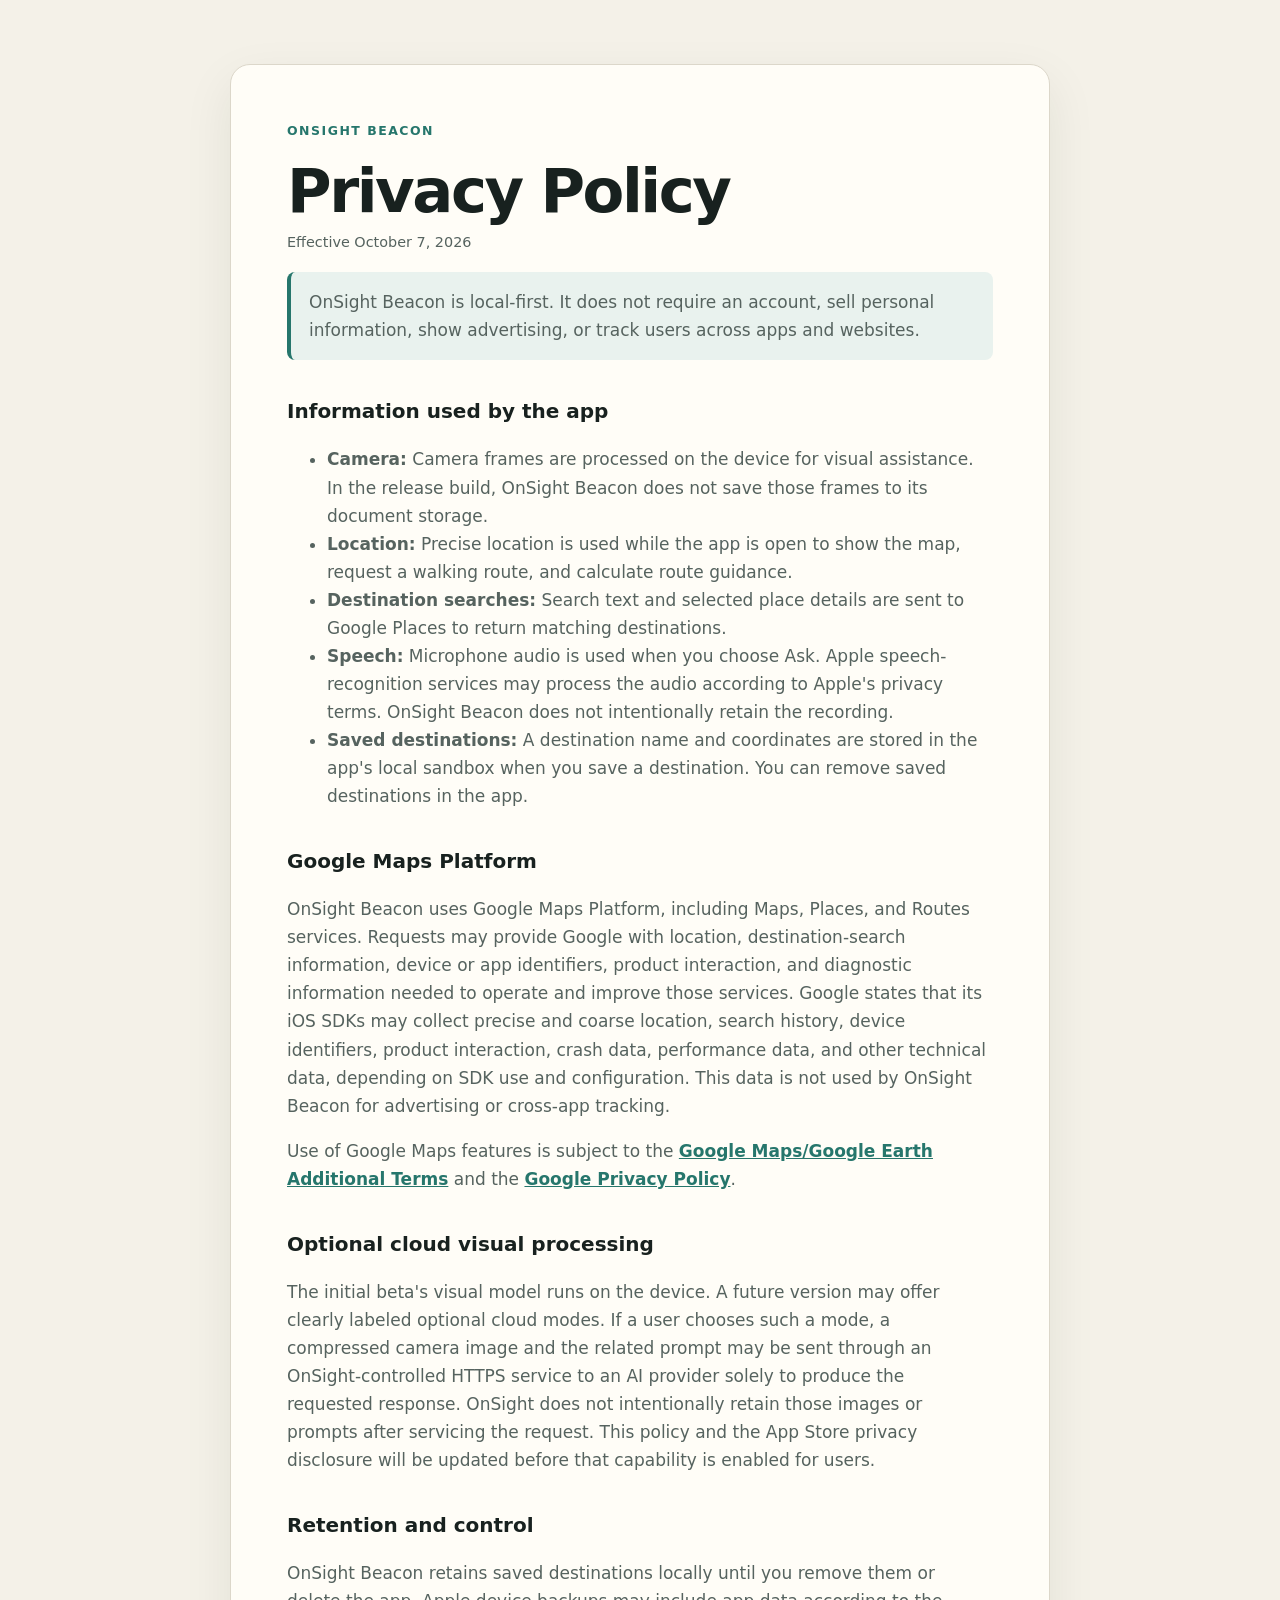
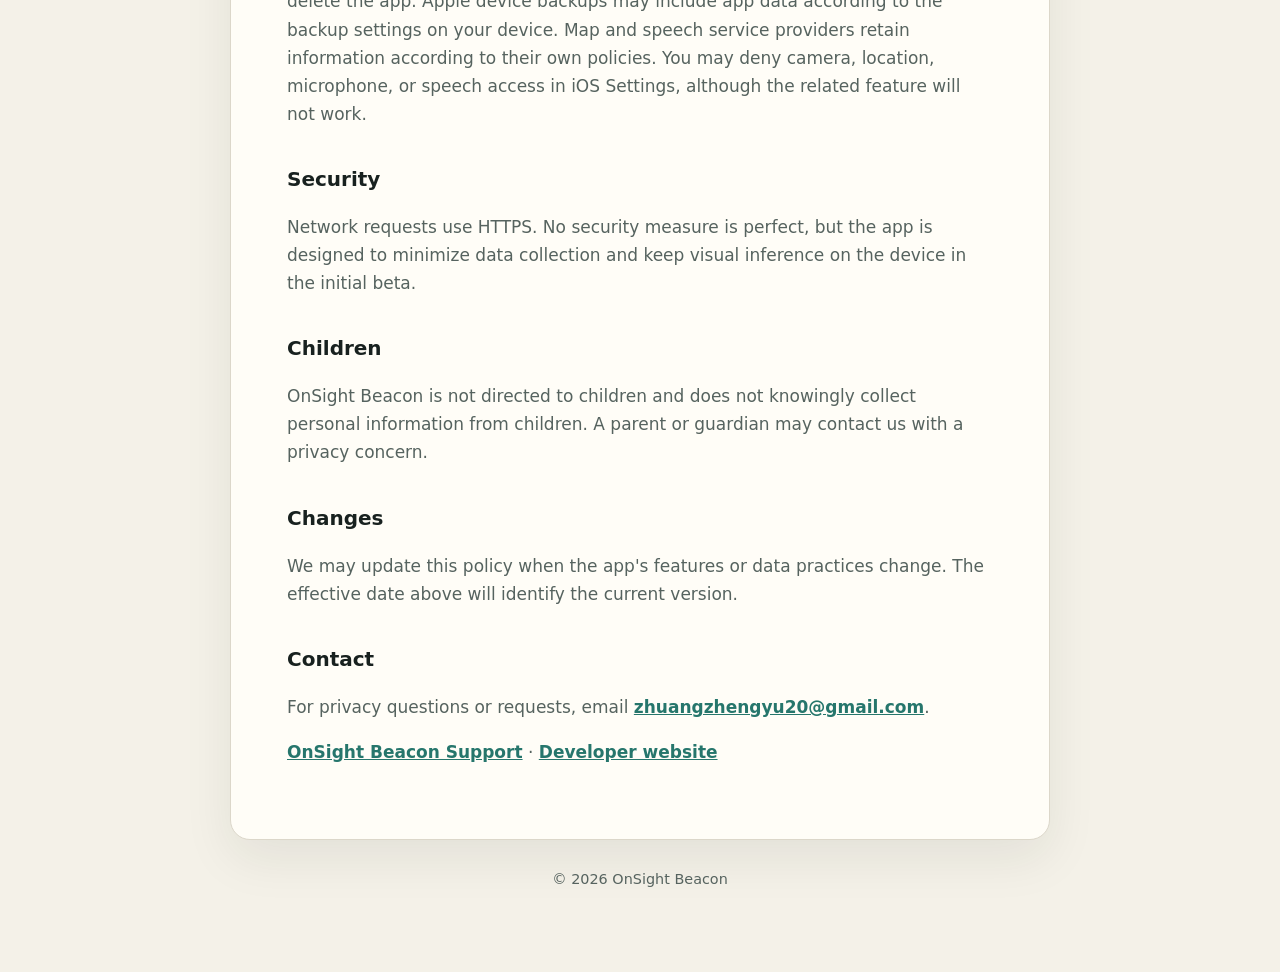
==== onsight/privacy/index.html @ 139f90f8 "Add OnSight Beacon privacy and support pages" ====
<!doctype html>
<html lang="en">
<head>
  <meta charset="utf-8">
  <meta name="viewport" content="width=device-width, initial-scale=1">
  <meta name="description" content="Privacy Policy for OnSight Beacon.">
  <meta name="theme-color" content="#f4f1e8">
  <title>OnSight Beacon Privacy Policy</title>
  <style>
    :root { color-scheme: light; --ink:#18211f; --muted:#56635f; --paper:#f4f1e8; --card:#fffdf7; --accent:#26766c; }
    * { box-sizing:border-box; }
    body { margin:0; background:var(--paper); color:var(--ink); font:17px/1.65 system-ui,-apple-system,BlinkMacSystemFont,"Segoe UI",sans-serif; }
    main { width:min(820px,calc(100% - 32px)); margin:0 auto; padding:64px 0 80px; }
    article { padding:clamp(24px,5vw,56px); background:var(--card); border:1px solid #dcd7ca; border-radius:20px; box-shadow:0 18px 50px rgba(24,33,31,.08); }
    h1 { margin:0 0 8px; font-size:clamp(2rem,6vw,3.8rem); line-height:1.05; letter-spacing:-.04em; }
    h2 { margin:2.2rem 0 .6rem; font-size:1.25rem; }
    p,li { color:var(--muted); }
    a { color:var(--accent); font-weight:650; }
    .eyebrow { margin:0 0 18px; color:var(--accent); font-size:.78rem; font-weight:800; letter-spacing:.12em; text-transform:uppercase; }
    .updated { margin-top:0; font-size:.9rem; }
    .notice { padding:16px 18px; border-left:4px solid var(--accent); background:#e9f2ee; border-radius:8px; }
    footer { margin-top:28px; text-align:center; color:var(--muted); font-size:.9rem; }
  </style>
</head>
<body>
  <main>
    <article>
      <p class="eyebrow">OnSight Beacon</p>
      <h1>Privacy Policy</h1>
      <p class="updated">Effective October 7, 2026</p>

      <p class="notice">OnSight Beacon is local-first. It does not require an account, sell personal information, show advertising, or track users across apps and websites.</p>

      <h2>Information used by the app</h2>
      <ul>
        <li><strong>Camera:</strong> Camera frames are processed on the device for visual assistance. In the release build, OnSight Beacon does not save those frames to its document storage.</li>
        <li><strong>Location:</strong> Precise location is used while the app is open to show the map, request a walking route, and calculate route guidance.</li>
        <li><strong>Destination searches:</strong> Search text and selected place details are sent to Google Places to return matching destinations.</li>
        <li><strong>Speech:</strong> Microphone audio is used when you choose Ask. Apple speech-recognition services may process the audio according to Apple's privacy terms. OnSight Beacon does not intentionally retain the recording.</li>
        <li><strong>Saved destinations:</strong> A destination name and coordinates are stored in the app's local sandbox when you save a destination. You can remove saved destinations in the app.</li>
      </ul>

      <h2>Google Maps Platform</h2>
      <p>OnSight Beacon uses Google Maps Platform, including Maps, Places, and Routes services. Requests may provide Google with location, destination-search information, device or app identifiers, product interaction, and diagnostic information needed to operate and improve those services. Google states that its iOS SDKs may collect precise and coarse location, search history, device identifiers, product interaction, crash data, performance data, and other technical data, depending on SDK use and configuration. This data is not used by OnSight Beacon for advertising or cross-app tracking.</p>
      <p>Use of Google Maps features is subject to the <a href="https://maps.google.com/help/terms_maps/" rel="noopener">Google Maps/Google Earth Additional Terms</a> and the <a href="https://policies.google.com/privacy" rel="noopener">Google Privacy Policy</a>.</p>

      <h2>Optional cloud visual processing</h2>
      <p>The initial beta's visual model runs on the device. A future version may offer clearly labeled optional cloud modes. If a user chooses such a mode, a compressed camera image and the related prompt may be sent through an OnSight-controlled HTTPS service to an AI provider solely to produce the requested response. OnSight does not intentionally retain those images or prompts after servicing the request. This policy and the App Store privacy disclosure will be updated before that capability is enabled for users.</p>

      <h2>Retention and control</h2>
      <p>OnSight Beacon retains saved destinations locally until you remove them or delete the app. Apple device backups may include app data according to the backup settings on your device. Map and speech service providers retain information according to their own policies. You may deny camera, location, microphone, or speech access in iOS Settings, although the related feature will not work.</p>

      <h2>Security</h2>
      <p>Network requests use HTTPS. No security measure is perfect, but the app is designed to minimize data collection and keep visual inference on the device in the initial beta.</p>

      <h2>Children</h2>
      <p>OnSight Beacon is not directed to children and does not knowingly collect personal information from children. A parent or guardian may contact us with a privacy concern.</p>

      <h2>Changes</h2>
      <p>We may update this policy when the app's features or data practices change. The effective date above will identify the current version.</p>

      <h2>Contact</h2>
      <p>For privacy questions or requests, email <a href="mailto:zhuangzhengyu20@gmail.com">zhuangzhengyu20@gmail.com</a>.</p>
      <p><a href="../support/">OnSight Beacon Support</a> · <a href="../../">Developer website</a></p>
    </article>
    <footer>© 2026 OnSight Beacon</footer>
  </main>
</body>
</html>
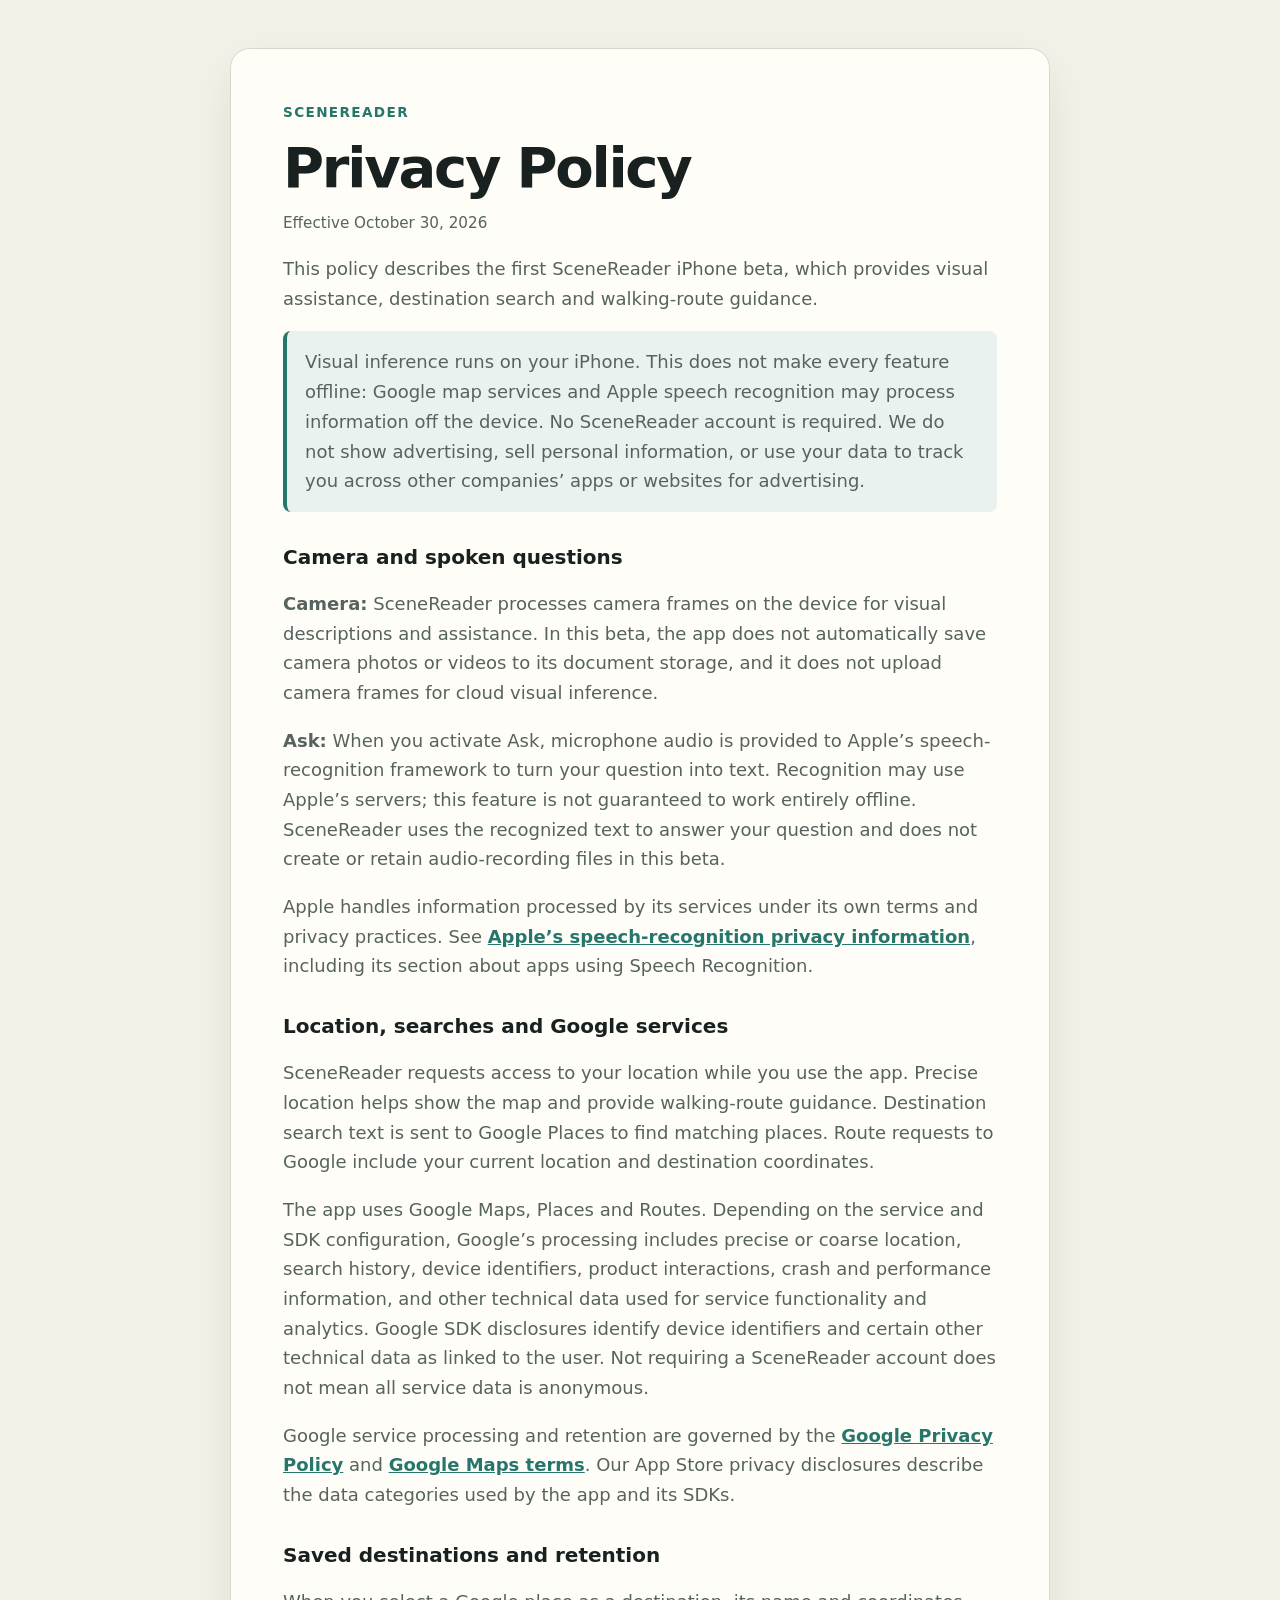
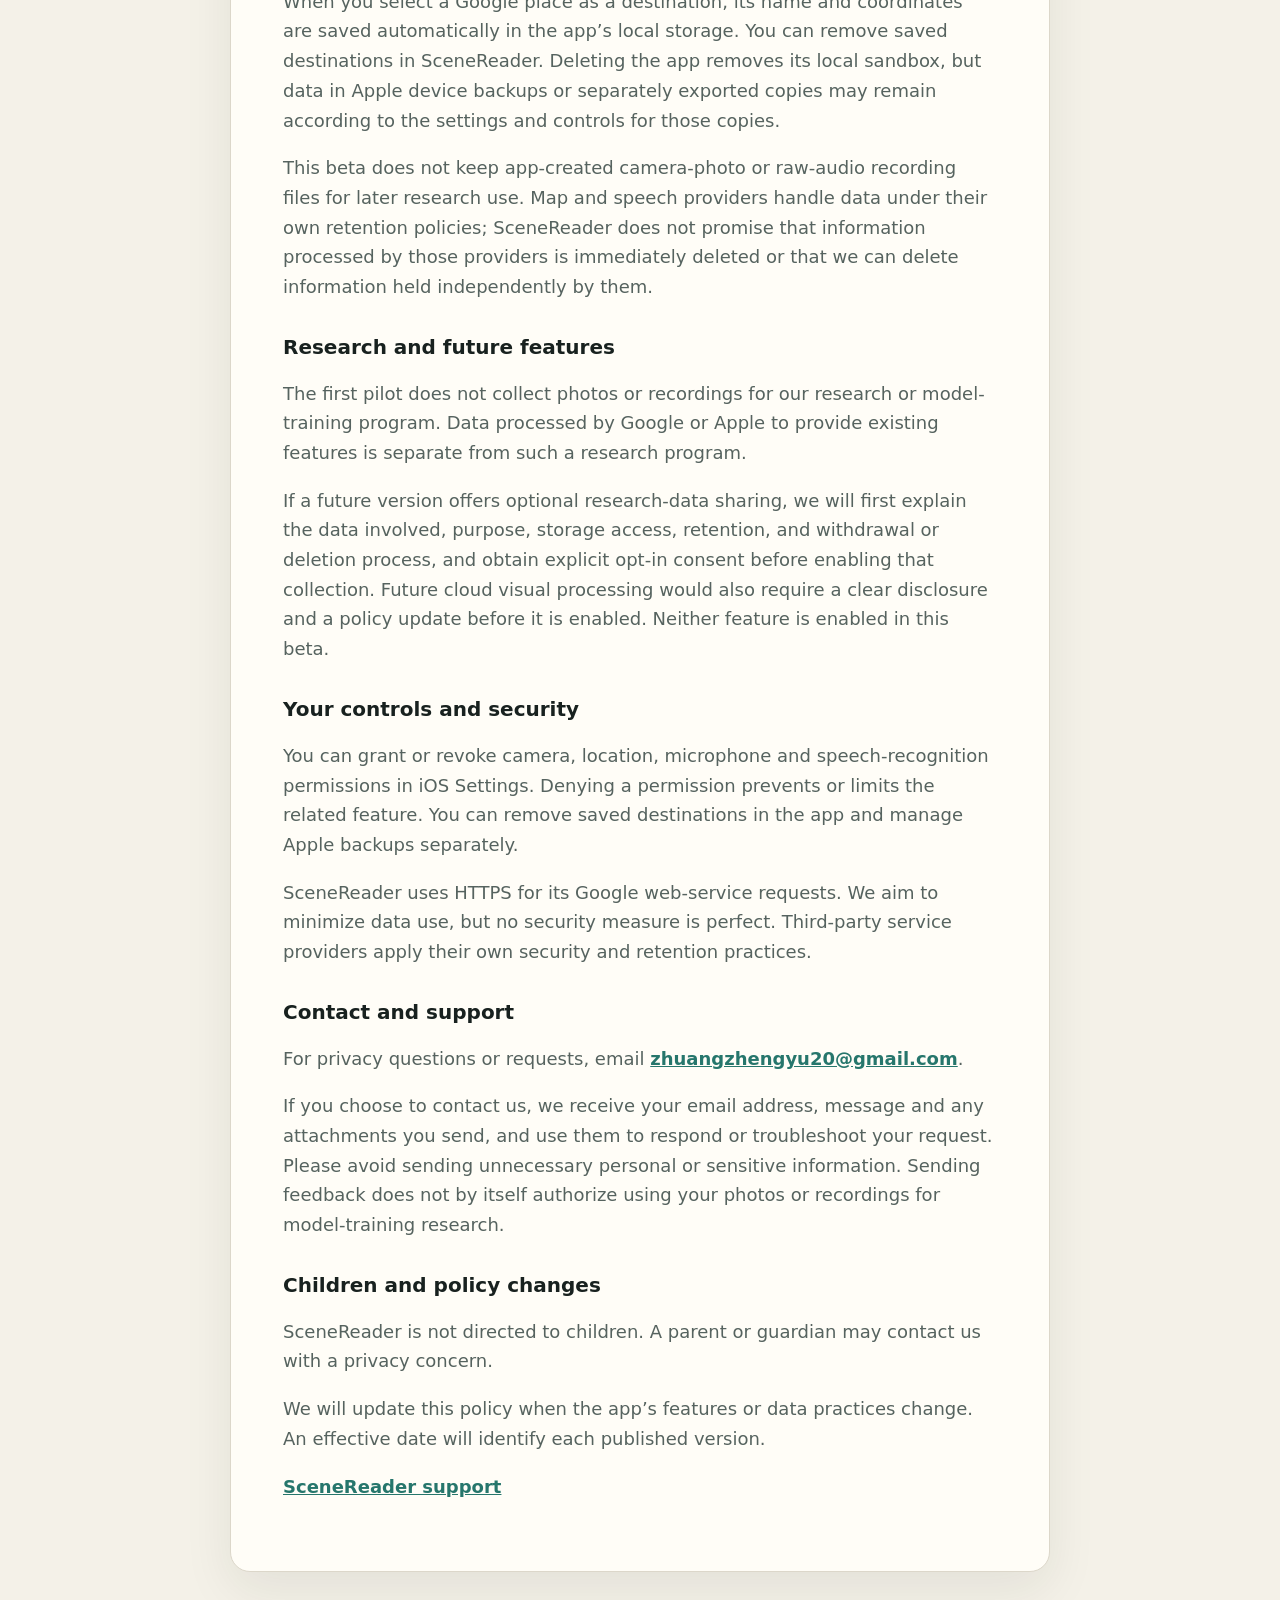
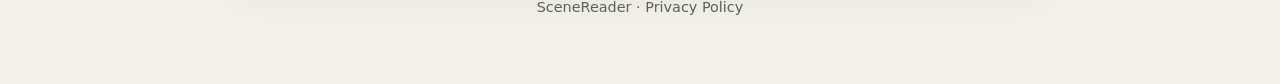
==== commit a2347deb: "Publish SceneReader first-beta privacy policy" ====
--- a/onsight/privacy/index.html
+++ b/onsight/privacy/index.html
@@ -3,67 +3,69 @@
 <head>
   <meta charset="utf-8">
   <meta name="viewport" content="width=device-width, initial-scale=1">
-  <meta name="description" content="Privacy Policy for OnSight Beacon.">
+  <meta name="description" content="Privacy Policy for SceneReader.">
   <meta name="theme-color" content="#f4f1e8">
-  <title>OnSight Beacon Privacy Policy</title>
+  <title>SceneReader Privacy Policy</title>
   <style>
     :root { color-scheme: light; --ink:#18211f; --muted:#56635f; --paper:#f4f1e8; --card:#fffdf7; --accent:#26766c; }
     * { box-sizing:border-box; }
-    body { margin:0; background:var(--paper); color:var(--ink); font:17px/1.65 system-ui,-apple-system,BlinkMacSystemFont,"Segoe UI",sans-serif; }
-    main { width:min(820px,calc(100% - 32px)); margin:0 auto; padding:64px 0 80px; }
-    article { padding:clamp(24px,5vw,56px); background:var(--card); border:1px solid #dcd7ca; border-radius:20px; box-shadow:0 18px 50px rgba(24,33,31,.08); }
-    h1 { margin:0 0 8px; font-size:clamp(2rem,6vw,3.8rem); line-height:1.05; letter-spacing:-.04em; }
-    h2 { margin:2.2rem 0 .6rem; font-size:1.25rem; }
+    body { margin:0; background:var(--paper); color:var(--ink); font:18px/1.65 system-ui,-apple-system,BlinkMacSystemFont,"Segoe UI",sans-serif; }
+    main { width:min(820px,calc(100% - 32px)); margin:0 auto; padding:48px 0 64px; }
+    article { padding:clamp(24px,5vw,52px); background:var(--card); border:1px solid #dcd7ca; border-radius:20px; box-shadow:0 18px 50px rgba(24,33,31,.08); }
+    h1 { margin:0 0 12px; font-size:clamp(2rem,6vw,3.5rem); line-height:1.1; letter-spacing:-.04em; }
+    h2 { margin:2rem 0 .5rem; font-size:1.25rem; line-height:1.35; }
     p,li { color:var(--muted); }
-    a { color:var(--accent); font-weight:650; }
-    .eyebrow { margin:0 0 18px; color:var(--accent); font-size:.78rem; font-weight:800; letter-spacing:.12em; text-transform:uppercase; }
-    .updated { margin-top:0; font-size:.9rem; }
+    a { color:var(--accent); font-weight:650; overflow-wrap:anywhere; }
+    a:focus-visible { outline:3px solid var(--accent); outline-offset:4px; }
+    li + li { margin-top:.6rem; }
+    .eyebrow { margin:0 0 14px; color:var(--accent); font-size:.85rem; font-weight:800; letter-spacing:.1em; text-transform:uppercase; }
+    .updated { margin-top:0; font-size:.95rem; }
     .notice { padding:16px 18px; border-left:4px solid var(--accent); background:#e9f2ee; border-radius:8px; }
-    footer { margin-top:28px; text-align:center; color:var(--muted); font-size:.9rem; }
+    footer { margin-top:24px; text-align:center; color:var(--muted); font-size:.9rem; }
+    @media print { body { background:white; } main { width:100%; padding:0; } article { border:0; box-shadow:none; padding:0; } }
   </style>
 </head>
 <body>
   <main>
-    <article>
-      <p class="eyebrow">OnSight Beacon</p>
-      <h1>Privacy Policy</h1>
-      <p class="updated">Effective October 7, 2026</p>
+    <article aria-labelledby="policy-title">
+      <p class="eyebrow">SceneReader</p>
+      <h1 id="policy-title">Privacy Policy</h1>
+      <p class="updated">Effective October 30, 2026</p>
+      <p>This policy describes the first SceneReader iPhone beta, which provides visual assistance, destination search and walking-route guidance.</p>
+      <p class="notice">Visual inference runs on your iPhone. This does not make every feature offline: Google map services and Apple speech recognition may process information off the device. No SceneReader account is required. We do not show advertising, sell personal information, or use your data to track you across other companies’ apps or websites for advertising.</p>
 
-      <p class="notice">OnSight Beacon is local-first. It does not require an account, sell personal information, show advertising, or track users across apps and websites.</p>
+      <h2>Camera and spoken questions</h2>
+      <p><strong>Camera:</strong> SceneReader processes camera frames on the device for visual descriptions and assistance. In this beta, the app does not automatically save camera photos or videos to its document storage, and it does not upload camera frames for cloud visual inference.</p>
+      <p><strong>Ask:</strong> When you activate Ask, microphone audio is provided to Apple’s speech-recognition framework to turn your question into text. Recognition may use Apple’s servers; this feature is not guaranteed to work entirely offline. SceneReader uses the recognized text to answer your question and does not create or retain audio-recording files in this beta.</p>
+      <p>Apple handles information processed by its services under its own terms and privacy practices. See <a href="https://www.apple.com/legal/privacy/data/en/ask-siri-dictation/" rel="noopener">Apple’s speech-recognition privacy information</a>, including its section about apps using Speech Recognition.</p>
 
-      <h2>Information used by the app</h2>
-      <ul>
-        <li><strong>Camera:</strong> Camera frames are processed on the device for visual assistance. In the release build, OnSight Beacon does not save those frames to its document storage.</li>
-        <li><strong>Location:</strong> Precise location is used while the app is open to show the map, request a walking route, and calculate route guidance.</li>
-        <li><strong>Destination searches:</strong> Search text and selected place details are sent to Google Places to return matching destinations.</li>
-        <li><strong>Speech:</strong> Microphone audio is used when you choose Ask. Apple speech-recognition services may process the audio according to Apple's privacy terms. OnSight Beacon does not intentionally retain the recording.</li>
-        <li><strong>Saved destinations:</strong> A destination name and coordinates are stored in the app's local sandbox when you save a destination. You can remove saved destinations in the app.</li>
-      </ul>
+      <h2>Location, searches and Google services</h2>
+      <p>SceneReader requests access to your location while you use the app. Precise location helps show the map and provide walking-route guidance. Destination search text is sent to Google Places to find matching places. Route requests to Google include your current location and destination coordinates.</p>
+      <p>The app uses Google Maps, Places and Routes. Depending on the service and SDK configuration, Google’s processing includes precise or coarse location, search history, device identifiers, product interactions, crash and performance information, and other technical data used for service functionality and analytics. Google SDK disclosures identify device identifiers and certain other technical data as linked to the user. Not requiring a SceneReader account does not mean all service data is anonymous.</p>
+      <p>Google service processing and retention are governed by the <a href="https://policies.google.com/privacy" rel="noopener">Google Privacy Policy</a> and <a href="https://maps.google.com/help/terms_maps/" rel="noopener">Google Maps terms</a>. Our App Store privacy disclosures describe the data categories used by the app and its SDKs.</p>
 
-      <h2>Google Maps Platform</h2>
-      <p>OnSight Beacon uses Google Maps Platform, including Maps, Places, and Routes services. Requests may provide Google with location, destination-search information, device or app identifiers, product interaction, and diagnostic information needed to operate and improve those services. Google states that its iOS SDKs may collect precise and coarse location, search history, device identifiers, product interaction, crash data, performance data, and other technical data, depending on SDK use and configuration. This data is not used by OnSight Beacon for advertising or cross-app tracking.</p>
-      <p>Use of Google Maps features is subject to the <a href="https://maps.google.com/help/terms_maps/" rel="noopener">Google Maps/Google Earth Additional Terms</a> and the <a href="https://policies.google.com/privacy" rel="noopener">Google Privacy Policy</a>.</p>
+      <h2>Saved destinations and retention</h2>
+      <p>When you select a Google place as a destination, its name and coordinates are saved automatically in the app’s local storage. You can remove saved destinations in SceneReader. Deleting the app removes its local sandbox, but data in Apple device backups or separately exported copies may remain according to the settings and controls for those copies.</p>
+      <p>This beta does not keep app-created camera-photo or raw-audio recording files for later research use. Map and speech providers handle data under their own retention policies; SceneReader does not promise that information processed by those providers is immediately deleted or that we can delete information held independently by them.</p>
 
-      <h2>Optional cloud visual processing</h2>
-      <p>The initial beta's visual model runs on the device. A future version may offer clearly labeled optional cloud modes. If a user chooses such a mode, a compressed camera image and the related prompt may be sent through an OnSight-controlled HTTPS service to an AI provider solely to produce the requested response. OnSight does not intentionally retain those images or prompts after servicing the request. This policy and the App Store privacy disclosure will be updated before that capability is enabled for users.</p>
+      <h2>Research and future features</h2>
+      <p>The first pilot does not collect photos or recordings for our research or model-training program. Data processed by Google or Apple to provide existing features is separate from such a research program.</p>
+      <p>If a future version offers optional research-data sharing, we will first explain the data involved, purpose, storage access, retention, and withdrawal or deletion process, and obtain explicit opt-in consent before enabling that collection. Future cloud visual processing would also require a clear disclosure and a policy update before it is enabled. Neither feature is enabled in this beta.</p>
 
-      <h2>Retention and control</h2>
-      <p>OnSight Beacon retains saved destinations locally until you remove them or delete the app. Apple device backups may include app data according to the backup settings on your device. Map and speech service providers retain information according to their own policies. You may deny camera, location, microphone, or speech access in iOS Settings, although the related feature will not work.</p>
+      <h2>Your controls and security</h2>
+      <p>You can grant or revoke camera, location, microphone and speech-recognition permissions in iOS Settings. Denying a permission prevents or limits the related feature. You can remove saved destinations in the app and manage Apple backups separately.</p>
+      <p>SceneReader uses HTTPS for its Google web-service requests. We aim to minimize data use, but no security measure is perfect. Third-party service providers apply their own security and retention practices.</p>
 
-      <h2>Security</h2>
-      <p>Network requests use HTTPS. No security measure is perfect, but the app is designed to minimize data collection and keep visual inference on the device in the initial beta.</p>
+      <h2>Contact and support</h2>
+      <p>For privacy questions or requests, email <a href="mailto:zhuangzhengyu20@gmail.com">zhuangzhengyu20@gmail.com</a>.</p>
+      <p>If you choose to contact us, we receive your email address, message and any attachments you send, and use them to respond or troubleshoot your request. Please avoid sending unnecessary personal or sensitive information. Sending feedback does not by itself authorize using your photos or recordings for model-training research.</p>
 
-      <h2>Children</h2>
-      <p>OnSight Beacon is not directed to children and does not knowingly collect personal information from children. A parent or guardian may contact us with a privacy concern.</p>
-
-      <h2>Changes</h2>
-      <p>We may update this policy when the app's features or data practices change. The effective date above will identify the current version.</p>
-
-      <h2>Contact</h2>
-      <p>For privacy questions or requests, email <a href="mailto:zhuangzhengyu20@gmail.com">zhuangzhengyu20@gmail.com</a>.</p>
-      <p><a href="../support/">OnSight Beacon Support</a> · <a href="../../">Developer website</a></p>
+      <h2>Children and policy changes</h2>
+      <p>SceneReader is not directed to children. A parent or guardian may contact us with a privacy concern.</p>
+      <p>We will update this policy when the app’s features or data practices change. An effective date will identify each published version.</p>
+      <p><a href="https://zhuanz2002.github.io/onsight/support/" rel="noopener">SceneReader support</a></p>
     </article>
-    <footer>© 2026 OnSight Beacon</footer>
+    <footer>SceneReader · Privacy Policy</footer>
   </main>
 </body>
 </html>
